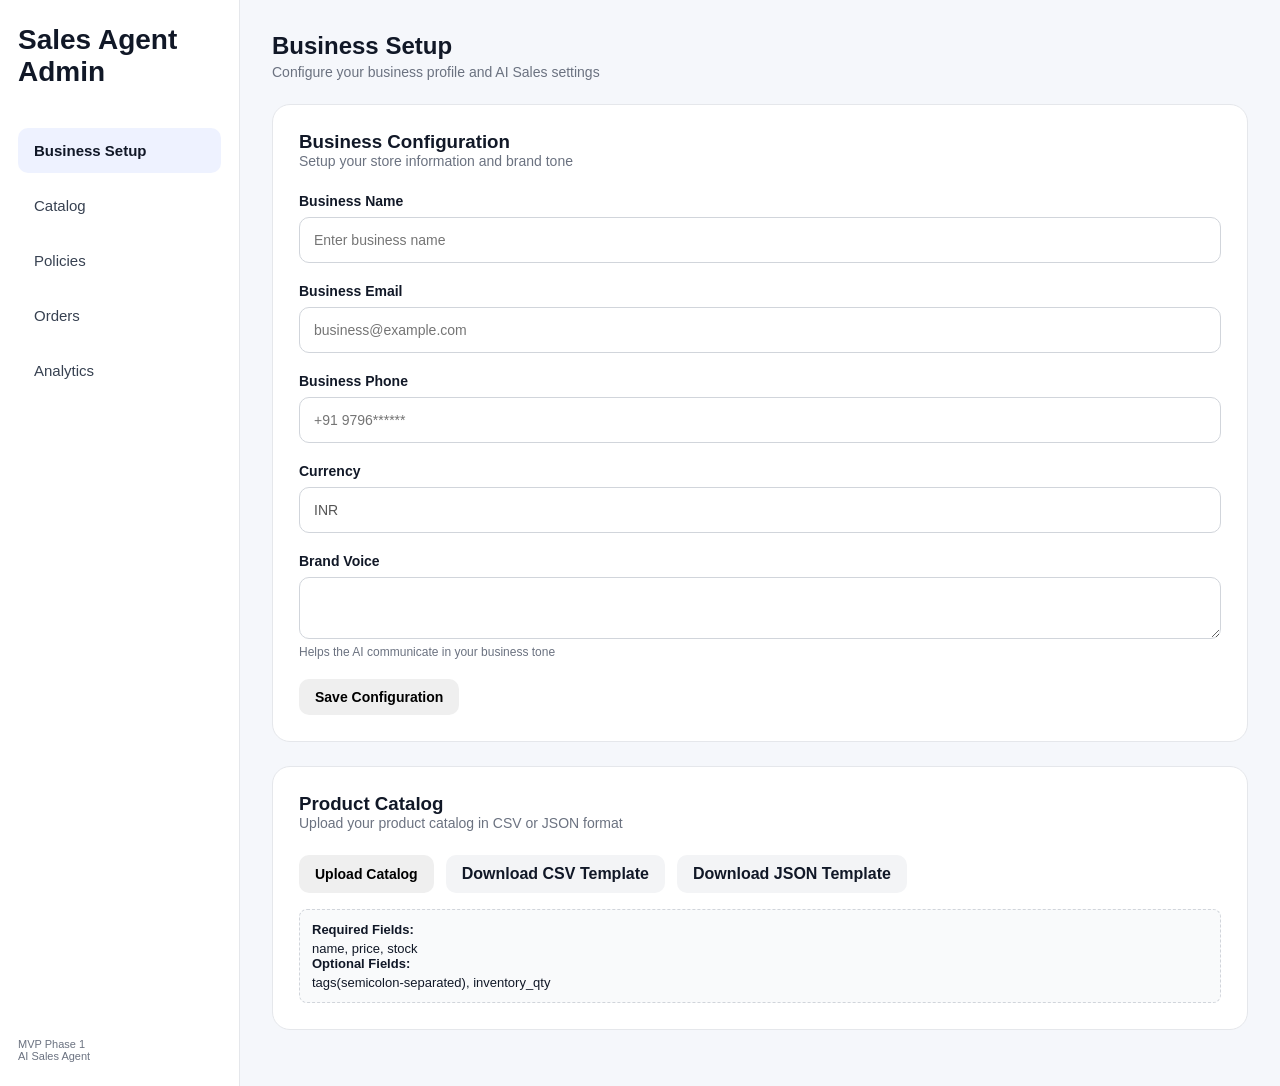
==== Frontend/index.html @ fbd10f8e "Restructure frontend for deployment" ====
<!DOCTYPE html>
<html lang="en">

<head>
    <meta charset="UTF-8">
    <meta name="viewport" content="width=device-width, initial-scale=1.0">

    <title>Business Setup</title>

    <link rel="stylesheet" href="styles/global.css">
    <link rel="stylesheet" href="styles/sidebar.css">
    <link rel="stylesheet" href="styles/cards.css">
    <link rel="stylesheet" href="styles/forms.css">
</head>

<body>

    <div class="app">
        <!-- Sidebar -->
        <aside class="sidebar">
            <h2 class="logo">Sales Agent Admin</h2>
            <nav>
                <a href="index.html" class="nav-item active">
                    Business Setup
                </a>
                <a href="catalog.html" class="nav-item">
                    Catalog
                </a>
                <a href="policies.html" class="nav-item">
                    Policies
                </a>
                <a href="orders.html" class="nav-item">
                    Orders
                </a>
                <a href="analytics.html" class="nav-item">
                    Analytics
                </a>
            </nav>

            <div class="sidebar-footer">
                MVP Phase 1 <br>
                AI Sales Agent
            </div>

        </aside>

        <main class="main">
            <div class="page-header">
                <h1>Business Setup</h1>
                <p>
                    Configure your business profile and AI Sales settings
                </p>
            </div>

            <!-- Business Card -->
            <section class="card">
                <div class="card-header">
                    <h3>Business Configuration</h3>
                    <p>Setup your store information and brand tone</p>
                </div>
                <div class="form-row">
                    <div class="form-group">
                        <label>Business Name</label>
                        <input type="text" id="businessName" placeholder="Enter business name" />
                    </div>
                    <div class="form-group">
                        <label for="businessEmail">Business Email</label>
                        <input type="email" id="businessEmail" name="businessEmail" placeholder="business@example.com">
                    </div>
                    <div class="form-group">
                        <label for="businessPhone">Business Phone</label>
                        <input type="tel" id="businessPhone" name="businessPhone" placeholder="+91 9796******">
                    </div>
                    <div class="form-group">
                        <label>Currency</label>
                        <input type="text" value="INR" disabled />
                    </div>
                </div>
                <div class="form-group">
                    <label for="brandVoice">Brand Voice</label>
                    <textarea id="brandVoice" placeholder="Friendly, premium, professional...">
                    </textarea>
                    <small>
                        Helps the AI communicate in your business tone
                    </small>
                </div>

                <div class="actions">
                    <button id="saveBusinessBtn" class="btn-primary">
                        Save Configuration
                    </button>
                </div>

            </section>

            <!-- Catalog Card -->
            <section class="card">
                <div class="card-header">
                    <h3>Product Catalog</h3>
                    <p>Upload your product catalog in CSV or JSON format</p>
                </div>
                <div class="upload-actions">
                    <button id="uploadCatalogBtn" class="btn-primary">
                        Upload Catalog
                    </button>
                    <input type="file" id="catalogFile" accept=".json" hidden />
                    <a href="templates/product_template.csv" download class="btn-secondary">
                        Download CSV Template
                    </a>
                    <a href="templates/product_template.json" download class="btn-secondary">
                        Download JSON Template
                    </a>
                </div>

                <div class="info-box">
                    <strong>Required Fields:</strong>
                    <p>name, price, stock</p>
                    <strong>Optional Fields:</strong>
                    <p>tags(semicolon-separated), inventory_qty</p>
                </div>
            </section>
        </main>
    </div>
    <script src="js/config.js"></script>
    <script src="js/app.js"></script>
    <script src="js/business.js"></script>
</body>

</html>
---- Frontend/styles/global.css ----
*{
    margin:0;
    padding:0;
    box-sizing:border-box;
}
body{
    font-family:Arial, Helvetica, sans-serif;
    background:#f5f7fb;
    color:#111827;
}
a{
    text-decoration: none;
    color:inherit;
}
button{
    padding: 10px 16px;
    border-radius: 10px;
    border:none;
    cursor:pointer;
    font-size: 14px;
    font-weight:bold;
}
input,
textarea,
select{
    width:100%;
    padding: 10px 12px;
    border-radius: 8px;
    border:1px solid #d1d5db;
    font-size:14px;
    font-family:inherit;
}
.app{
    display:flex;
    min-height:100vh;
}
.main{
    flex:1;
    padding:32px;
}
.page-header{
    margin-bottom: 24px;
}
.page-header h1{
    font-size:24px;
    margin:0;
}
.page-header p{
    margin:4px 0 24px;
    color:#6b7280;
    font-size:14px;
}
.btn-secondary{
    display:inline-block;
    padding:10px 16px;
    border-radius:10px;
    background:#f3f4f6;
    color:#111827;
    font-weight:bold;
    text-decoration:none;
    cursor:pointer;
}

.btn-secondary:hover{
    background:#e5e7eb;
}
---- Frontend/styles/sidebar.css ----
.sidebar{
    width:240px;
    background:white;
    border-right:1px solid #e5e7eb;
    padding:24px 18px;
    display:flex;
    flex-direction:column;
    /* justify-content: space-between; */
}
.sidebar-footer{
    font-size:11px;
    margin-top:auto;
    color:#6b7280;
}
.logo{
    font-size:28px;
    font-weight:700;
    margin-bottom:40px;
}
nav{
    display:flex;
    flex-direction:column;
    gap:10px;
}
.nav-item{
    padding:14px 16px;
    border-radius: 10px;
    transition:0.2s;
    font-size: 15px;
    color:#374151;
}
.nav-item:hover{
    background:#f3f4f6;
}
.nav-item.active{
    background:#eef2ff;
    color:#111827;
    font-weight: 600;
}
---- Frontend/styles/cards.css ----
.card {
    background: white;
    border: 1px solid #e5e7eb;
    border-radius: 18px;
    padding: 26px;
    margin-bottom: 24px;
}

.card-header {
    margin-bottom: 24px;
}

.card-header h2 {
    font-size: 26px;
    margin-bottom: 6px;
}

.card-header p {
    color: #6b7280;
    font-size: 14px;
}

.stat-card {
    background: white;
    border: 1px solid #e5e7eb;
    border-radius: 18px;
    padding: 26px;
    margin-bottom: 24px;
}

.stats-grid {
    display: grid;
    grid-template-columns: repeat(3, 1fr);
    gap: 16px;
    margin-bottom: 24px;
}

.preview-box {
    margin-top: 20px;
    background: #f9fafb;
    border: 1px solid #e5e7eb;
    border-radius: 12px;
    padding: 18px;
}

.preview-box strong {
    display: block;
    margin-bottom: 8px;
}

.preview-box p {
    color: #374151;
    margin-bottom: 4px;
}

.catalog-controls {
    margin-bottom: 20px;
    margin-top: 10px;
}

.empty-state {
    display: flex;
    flex-direction: column;
    justify-content: center;
    align-items: center;
    min-height: 300px;

}

.orders-table {
    overflow-x: auto;
    margin-top: 16px;
}

table {
    width: 100%; 
    border-collapse: collapse;
    font-size: 14px;
}

thead {
    background-color: #f9fafb;
}

th {
    padding: 14px 12px; 
    text-align: left;
    border-bottom: 1px solid #e5e7eb;
    font-weight: 600;
    color: #374151;
}
---- Frontend/styles/forms.css ----
.form-grid {
    display: grid;
    grid-template-columns: 1fr 1fr;
    gap: 20px;
    margin-bottom: 24px;
}

.form-group {
    display: flex;
    flex-direction: column;
    margin-bottom: 20px;
}

.form-group label {
    font-size: 14px;
    font-weight: 600;
    margin-bottom: 8px;
}

.form-group input,
.form-group textarea {
    width: 100%;
    padding: 14px;
    border: 1px solid #d1d5db;
    border-radius: 10px;
    font-size: 14px;
    background: white;
}

.form-group input:focus,
.form-group textarea:focus {
    border-color: #4f46e5;
    outline: none;
}

.form-group small {
    margin-top: 6px;
    color: #6b7280;
    font-size: 12px;
}

.checkbox-section {
    margin-top: 10px;
}

.checkbox-section h3 {
    margin-bottom: 6px;
}

.checkbox-section p {
    color: #6b7280;
    margin-bottom: 18px;
    font-size: 14px;
}

.checkbox-grid {
    display: grid;
    grid-template-columns: 1fr 1fr 1fr;
    gap: 18px;
}

.checkbox-item {
    display: flex;
    align-items: center;
    gap: 10px;
    font-size: 15px;
}

.checkbox-item input {
    width: 18px;
    height: 18px;
}

.page-actions {
    display: flex;
    justify-content: flex-end;
    margin-top: 20px;
}

.primary-btn {
    background: #0f172a;
    color: #ffffff;
    padding: 14px 24px;
    border-radius: 12px;
    font-size: 15px;
    font-weight: 600;
    transition: 0.2s;
}

.primary-btn:hover {
    background-color: #000000;
    opacity: 0.9;
}

.upload-actions {
    display: flex;
    gap: 12px;
    margin-bottom: 16px;
}

.info-box {
    background-color: #f9fafb;
    border: 1px dashed #d1d5db;
    border-radius: 8px;
    padding: 12px;
    font-size: 13px;
}

.info-box strong {
    display: block;
    margin-bottom: 4px;
}
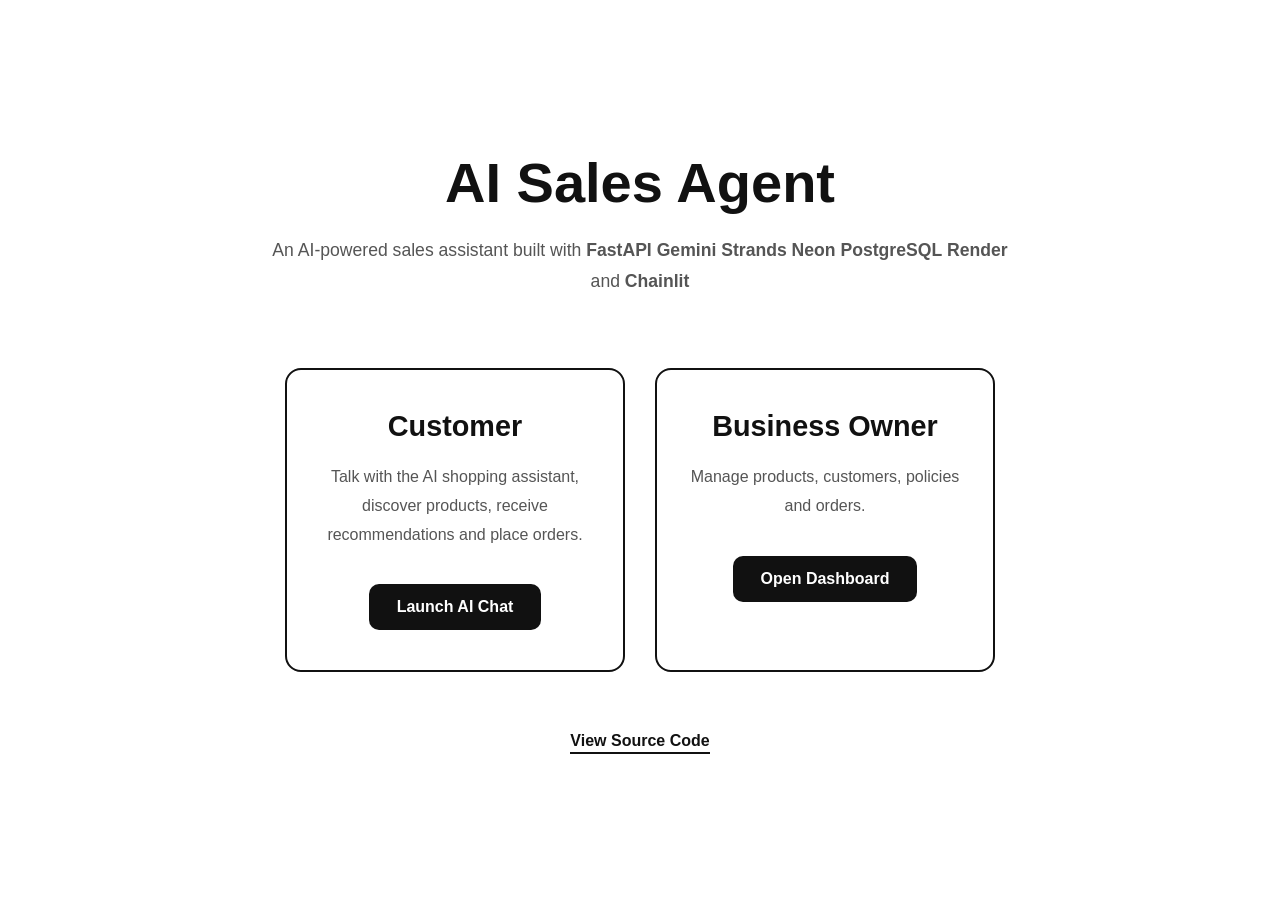
==== commit 8fdc24e8: "made landing page the root index.html" ====
--- a/Frontend/index.html
+++ b/Frontend/index.html
@@ -1,129 +1,62 @@
 <!DOCTYPE html>
 <html lang="en">
-
 <head>
     <meta charset="UTF-8">
     <meta name="viewport" content="width=device-width, initial-scale=1.0">
-
-    <title>Business Setup</title>
-
-    <link rel="stylesheet" href="styles/global.css">
-    <link rel="stylesheet" href="styles/sidebar.css">
-    <link rel="stylesheet" href="styles/cards.css">
-    <link rel="stylesheet" href="styles/forms.css">
+    <title>AI Sales Agent</title>
+    <link rel="stylesheet" href="styles/landing.css">
 </head>
-
 <body>
-
-    <div class="app">
-        <!-- Sidebar -->
-        <aside class="sidebar">
-            <h2 class="logo">Sales Agent Admin</h2>
-            <nav>
-                <a href="index.html" class="nav-item active">
-                    Business Setup
+    <div class="landing-container">
+        <h1>AI Sales Agent</h1>
+        <p class="subtitle">
+            An AI-powered sales assistant built with 
+            <strong>FastAPI</strong>
+            <strong>Gemini</strong>
+            <strong>Strands</strong>
+            <strong>Neon PostgreSQL</strong>
+            <strong>Render</strong>
+            and
+            <strong>Chainlit</strong>
+        </p>
+        <div class="cards">
+            <div class="card">
+                <h2>Customer</h2>
+                <p>
+                    Talk with the AI shopping assistant,
+                    discover products,
+                    receive recommendations
+                    and place orders.
+                </p>
+                <a 
+                  href="customer_login.html"
+                  target="_blank"
+                  >
+                    Launch AI Chat
                 </a>
-                <a href="catalog.html" class="nav-item">
-                    Catalog
+            </div>
+            <div class="card">
+                <h2>Business Owner</h2>
+                <p>
+                    Manage products,
+                    customers,
+                    policies
+                    and orders.
+                </p>
+                <a 
+                  href="admin_login.html">
+                     Open Dashboard
                 </a>
-                <a href="policies.html" class="nav-item">
-                    Policies
-                </a>
-                <a href="orders.html" class="nav-item">
-                    Orders
-                </a>
-                <a href="analytics.html" class="nav-item">
-                    Analytics
-                </a>
-            </nav>
-
-            <div class="sidebar-footer">
-                MVP Phase 1 <br>
-                AI Sales Agent
             </div>
-
-        </aside>
-
-        <main class="main">
-            <div class="page-header">
-                <h1>Business Setup</h1>
-                <p>
-                    Configure your business profile and AI Sales settings
-                </p>
-            </div>
-
-            <!-- Business Card -->
-            <section class="card">
-                <div class="card-header">
-                    <h3>Business Configuration</h3>
-                    <p>Setup your store information and brand tone</p>
-                </div>
-                <div class="form-row">
-                    <div class="form-group">
-                        <label>Business Name</label>
-                        <input type="text" id="businessName" placeholder="Enter business name" />
-                    </div>
-                    <div class="form-group">
-                        <label for="businessEmail">Business Email</label>
-                        <input type="email" id="businessEmail" name="businessEmail" placeholder="business@example.com">
-                    </div>
-                    <div class="form-group">
-                        <label for="businessPhone">Business Phone</label>
-                        <input type="tel" id="businessPhone" name="businessPhone" placeholder="+91 9796******">
-                    </div>
-                    <div class="form-group">
-                        <label>Currency</label>
-                        <input type="text" value="INR" disabled />
-                    </div>
-                </div>
-                <div class="form-group">
-                    <label for="brandVoice">Brand Voice</label>
-                    <textarea id="brandVoice" placeholder="Friendly, premium, professional...">
-                    </textarea>
-                    <small>
-                        Helps the AI communicate in your business tone
-                    </small>
-                </div>
-
-                <div class="actions">
-                    <button id="saveBusinessBtn" class="btn-primary">
-                        Save Configuration
-                    </button>
-                </div>
-
-            </section>
-
-            <!-- Catalog Card -->
-            <section class="card">
-                <div class="card-header">
-                    <h3>Product Catalog</h3>
-                    <p>Upload your product catalog in CSV or JSON format</p>
-                </div>
-                <div class="upload-actions">
-                    <button id="uploadCatalogBtn" class="btn-primary">
-                        Upload Catalog
-                    </button>
-                    <input type="file" id="catalogFile" accept=".json" hidden />
-                    <a href="templates/product_template.csv" download class="btn-secondary">
-                        Download CSV Template
-                    </a>
-                    <a href="templates/product_template.json" download class="btn-secondary">
-                        Download JSON Template
-                    </a>
-                </div>
-
-                <div class="info-box">
-                    <strong>Required Fields:</strong>
-                    <p>name, price, stock</p>
-                    <strong>Optional Fields:</strong>
-                    <p>tags(semicolon-separated), inventory_qty</p>
-                </div>
-            </section>
-        </main>
+        </div>
+        <div class="github">
+            <a 
+              href="https://github.com/Ayush91-prog/LLM-Sales-Agent"
+              target="_blank"
+              >
+                View Source Code
+            </a>
+        </div>
     </div>
-    <script src="js/config.js"></script>
-    <script src="js/app.js"></script>
-    <script src="js/business.js"></script>
 </body>
-
 </html>
--- a/Frontend/styles/landing.css
+++ b/Frontend/styles/landing.css
@@ -0,0 +1,134 @@
+* {
+    margin: 0;
+    padding: 0;
+    box-sizing: border-box;
+}
+
+body {
+    font-family: "Segoe UI", Arial, sans-serif;
+    background: #ffffff;
+    color: #111111;
+    min-height: 100vh;
+
+    display: flex;
+    justify-content: center;
+    align-items: center;
+
+    padding: 40px;
+}
+
+.landing-container {
+    width: 100%;
+    max-width: 1100px;
+    text-align: center;
+}
+
+h1 {
+    font-size: 3.5rem;
+    margin-bottom: 20px;
+    font-weight: 700;
+}
+
+.subtitle {
+    max-width: 750px;
+    margin: auto;
+    margin-bottom: 70px;
+    color: #555;
+    line-height: 1.8;
+    font-size: 1.1rem;
+}
+
+.cards {
+    display: flex;
+    justify-content: center;
+    gap: 30px;
+    flex-wrap: wrap;
+}
+
+.card {
+    width: 340px;
+    background: #ffffff;
+    border: 2px solid #111;
+    border-radius: 16px;
+    padding: 40px 30px;
+    transition: 0.3s ease;
+}
+
+.card:hover {
+    background: #111;
+    color: white;
+    transform: translateY(-8px);
+}
+
+.card:hover p {
+    color: #dddddd;
+}
+
+.card:hover a {
+    background: white;
+    color: black;
+}
+
+.card h2 {
+    margin-bottom: 20px;
+    font-size: 1.8rem;
+}
+
+.card p {
+    color: #555;
+    line-height: 1.8;
+    margin-bottom: 35px;
+    transition: .3s;
+}
+
+.card a {
+    display: inline-block;
+    text-decoration: none;
+    background: #111;
+    color: white;
+    padding: 14px 28px;
+    border-radius: 10px;
+    font-weight: 600;
+    transition: .3s;
+}
+
+.card a:hover {
+    transform: scale(1.05);
+}
+
+.github {
+    margin-top: 60px;
+}
+
+.github a {
+    color: #111;
+    text-decoration: none;
+    font-weight: 600;
+    border-bottom: 2px solid #111;
+    padding-bottom: 3px;
+}
+
+.github a:hover {
+    opacity: .7;
+}
+
+@media (max-width:768px) {
+
+    h1 {
+        font-size: 2.6rem;
+    }
+
+    .subtitle {
+        font-size: 1rem;
+    }
+
+    .cards {
+        flex-direction: column;
+        align-items: center;
+    }
+
+    .card {
+        width: 100%;
+        max-width: 380px;
+    }
+}
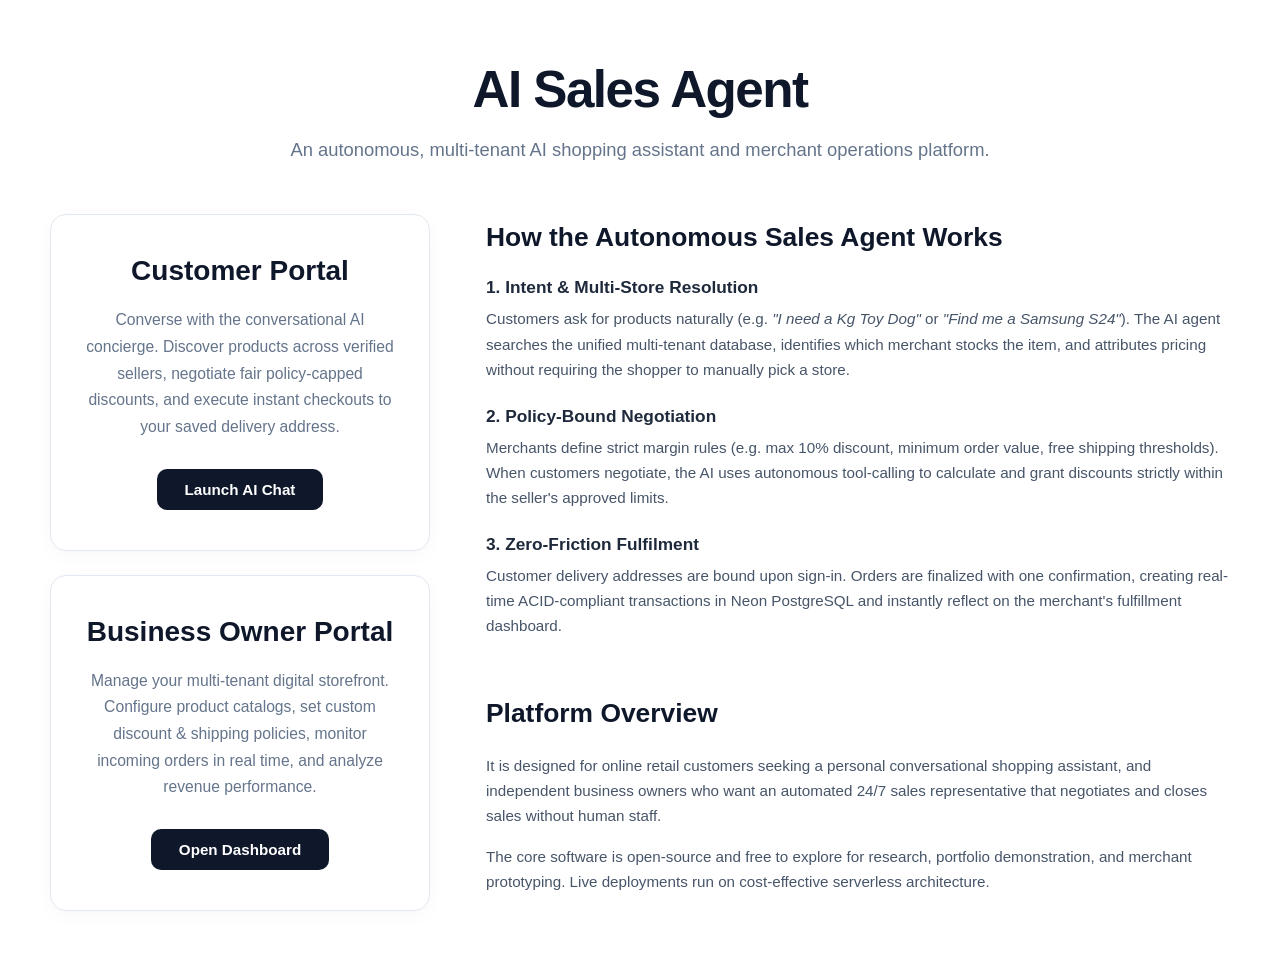
==== commit 00305a4e: "Update landing page styles and index" ====
--- a/Frontend/index.html
+++ b/Frontend/index.html
@@ -4,59 +4,100 @@
     <meta charset="UTF-8">
     <meta name="viewport" content="width=device-width, initial-scale=1.0">
     <title>AI Sales Agent</title>
+    <meta name="description" content="An autonomous, multi-tenant AI shopping assistant and merchant operations platform.">
     <link rel="stylesheet" href="styles/landing.css">
+
+    <script type="application/ld+json">
+    {
+      "@context": "https://schema.org",
+      "@type": "SoftwareApplication",
+      "name": "AI Sales Agent Marketplace",
+      "applicationCategory": "BusinessApplication",
+      "operatingSystem": "All modern web browsers",
+      "description": "An autonomous, multi-tenant AI shopping assistant and merchant operations platform.",
+      "url": "https://ai-sales-marketplace-portal.onrender.com",
+      "author": {
+        "@type": "Person",
+        "name": "Ayush Sandal"
+      },
+      "offers": {
+        "@type": "Offer",
+        "price": "0",
+        "priceCurrency": "USD"
+      }
+    }
+    </script>
 </head>
 <body>
     <div class="landing-container">
-        <h1>AI Sales Agent</h1>
-        <p class="subtitle">
-            An AI-powered sales assistant built with 
-            <strong>FastAPI</strong>
-            <strong>Gemini</strong>
-            <strong>Strands</strong>
-            <strong>Neon PostgreSQL</strong>
-            <strong>Render</strong>
-            and
-            <strong>Chainlit</strong>
-        </p>
-        <div class="cards">
-            <div class="card">
-                <h2>Customer</h2>
-                <p>
-                    Talk with the AI shopping assistant,
-                    discover products,
-                    receive recommendations
-                    and place orders.
-                </p>
-                <a 
-                  href="customer_login.html"
-                  target="_blank"
-                  >
-                    Launch AI Chat
-                </a>
-            </div>
-            <div class="card">
-                <h2>Business Owner</h2>
-                <p>
-                    Manage products,
-                    customers,
-                    policies
-                    and orders.
-                </p>
-                <a 
-                  href="admin_login.html">
-                     Open Dashboard
-                </a>
-            </div>
-        </div>
-        <div class="github">
-            <a 
-              href="https://github.com/Ayush91-prog/LLM-Sales-Agent"
-              target="_blank"
-              >
-                View Source Code
-            </a>
-        </div>
+        <header class="header-section">
+            <h1>AI Sales Agent</h1>
+            <p class="subtitle">An autonomous, multi-tenant AI shopping assistant and merchant operations platform.</p>
+        </header>
+
+        <main class="main-layout">
+            <section class="portals-col" aria-label="Portal Entry Points">
+                <article class="portal-card">
+                    <h2>Customer Portal</h2>
+                    <p>
+                        Converse with the conversational AI concierge. Discover products across verified sellers, 
+                        negotiate fair policy-capped discounts, and execute instant checkouts to your saved delivery address.
+                    </p>
+                    <a href="customer_login.html" class="portal-btn">Launch AI Chat</a>
+                </article>
+
+                <article class="portal-card">
+                    <h2>Business Owner Portal</h2>
+                    <p>
+                        Manage your multi-tenant digital storefront. Configure product catalogs, set custom discount & shipping 
+                        policies, monitor incoming orders in real time, and analyze revenue performance.
+                    </p>
+                    <a href="admin_login.html" class="portal-btn">Open Dashboard</a>
+                </article>
+            </section>
+
+            <section class="content-col" aria-label="Platform Details">
+                <div class="info-block">
+                    <h2>How the Autonomous Sales Agent Works</h2>
+                    
+                    <div class="feature-item">
+                        <h3>1. Intent & Multi-Store Resolution</h3>
+                        <p>
+                            Customers ask for products naturally (e.g. <em>"I need a Kg Toy Dog"</em> or <em>"Find me a Samsung S24"</em>). 
+                            The AI agent searches the unified multi-tenant database, identifies which merchant stocks the item, and attributes pricing without requiring the shopper to manually pick a store.
+                        </p>
+                    </div>
+
+                    <div class="feature-item">
+                        <h3>2. Policy-Bound Negotiation</h3>
+                        <p>
+                            Merchants define strict margin rules (e.g. max 10% discount, minimum order value, free shipping thresholds). 
+                            When customers negotiate, the AI uses autonomous tool-calling to calculate and grant discounts strictly within the seller's approved limits.
+                        </p>
+                    </div>
+
+                    <div class="feature-item">
+                        <h3>3. Zero-Friction Fulfilment</h3>
+                        <p>
+                            Customer delivery addresses are bound upon sign-in. Orders are finalized with one confirmation, creating real-time 
+                            ACID-compliant transactions in Neon PostgreSQL and instantly reflect on the merchant's fulfillment dashboard.
+                        </p>
+                    </div>
+                </div>
+
+                <div class="info-block">
+                    <h2>Platform Overview</h2>
+                    <p class="overview-text">
+                        It is designed for online retail customers seeking a personal conversational shopping assistant, 
+                        and independent business owners who want an automated 24/7 sales representative that negotiates and closes sales without human staff.
+                    </p>
+                    <p class="overview-text">
+                        The core software is open-source and free to explore for research, portfolio demonstration, and merchant prototyping. 
+                        Live deployments run on cost-effective serverless architecture.
+                    </p>
+                </div>
+            </section>
+        </main>
     </div>
 </body>
 </html>
--- a/Frontend/styles/landing.css
+++ b/Frontend/styles/landing.css
@@ -5,130 +5,151 @@
 }
 
 body {
-    font-family: "Segoe UI", Arial, sans-serif;
+    font-family: -apple-system, BlinkMacSystemFont, "Segoe UI", Roboto, Helvetica, Arial, sans-serif;
     background: #ffffff;
-    color: #111111;
+    color: #111827;
     min-height: 100vh;
-
     display: flex;
     justify-content: center;
-    align-items: center;
-
-    padding: 40px;
+    padding: 60px 24px;
 }
 
 .landing-container {
     width: 100%;
-    max-width: 1100px;
-    text-align: center;
+    max-width: 1180px;
 }
 
-h1 {
-    font-size: 3.5rem;
-    margin-bottom: 20px;
-    font-weight: 700;
+.header-section {
+    text-align: center;
+    margin-bottom: 50px;
 }
 
-.subtitle {
-    max-width: 750px;
-    margin: auto;
-    margin-bottom: 70px;
-    color: #555;
-    line-height: 1.8;
-    font-size: 1.1rem;
+.header-section h1 {
+    font-size: 3.2rem;
+    font-weight: 800;
+    color: #0f172a;
+    letter-spacing: -0.03em;
+    margin-bottom: 16px;
 }
 
-.cards {
-    display: flex;
-    justify-content: center;
-    gap: 30px;
-    flex-wrap: wrap;
+.header-section .subtitle {
+    font-size: 1.15rem;
+    color: #64748b;
+    max-width: 800px;
+    margin: 0 auto;
+    line-height: 1.6;
 }
 
-.card {
-    width: 340px;
-    background: #ffffff;
-    border: 2px solid #111;
-    border-radius: 16px;
-    padding: 40px 30px;
-    transition: 0.3s ease;
+.main-layout {
+    display: grid;
+    grid-template-columns: 380px 1fr;
+    gap: 56px;
+    align-items: start;
 }
 
-.card:hover {
-    background: #111;
-    color: white;
-    transform: translateY(-8px);
+.portals-col {
+    display: flex;
+    flex-direction: column;
+    gap: 24px;
 }
 
-.card:hover p {
-    color: #dddddd;
+.portal-card {
+    background: #ffffff;
+    border: 1.5px solid #e2e8f0;
+    border-radius: 16px;
+    padding: 40px 32px;
+    text-align: center;
+    box-shadow: 0 4px 20px -2px rgba(0, 0, 0, 0.04);
+    transition: transform 0.2s ease, box-shadow 0.2s ease;
 }
 
-.card:hover a {
-    background: white;
-    color: black;
+.portal-card:hover {
+    transform: translateY(-4px);
+    box-shadow: 0 12px 28px -4px rgba(0, 0, 0, 0.08);
 }
 
-.card h2 {
+.portal-card h2 {
+    font-size: 1.75rem;
+    font-weight: 700;
+    color: #0f172a;
     margin-bottom: 20px;
-    font-size: 1.8rem;
 }
 
-.card p {
-    color: #555;
-    line-height: 1.8;
-    margin-bottom: 35px;
-    transition: .3s;
+.portal-card p {
+    color: #64748b;
+    font-size: 0.98rem;
+    line-height: 1.7;
+    margin-bottom: 28px;
 }
 
-.card a {
+.portal-btn {
     display: inline-block;
+    background: #0f172a;
+    color: #ffffff;
     text-decoration: none;
-    background: #111;
-    color: white;
-    padding: 14px 28px;
+    font-size: 0.95rem;
+    font-weight: 600;
+    padding: 12px 28px;
     border-radius: 10px;
-    font-weight: 600;
-    transition: .3s;
+    transition: background 0.2s ease;
 }
 
-.card a:hover {
-    transform: scale(1.05);
+.portal-btn:hover {
+    background: #1e293b;
 }
 
-.github {
-    margin-top: 60px;
+/* Right Column: Explanatory Content */
+.content-col {
+    display: flex;
+    flex-direction: column;
+    gap: 36px;
+    padding-top: 8px;
 }
 
-.github a {
-    color: #111;
-    text-decoration: none;
-    font-weight: 600;
-    border-bottom: 2px solid #111;
-    padding-bottom: 3px;
+.info-block h2 {
+    font-size: 1.65rem;
+    font-weight: 700;
+    color: #0f172a;
+    margin-bottom: 24px;
 }
 
-.github a:hover {
-    opacity: .7;
+.feature-item {
+    margin-bottom: 24px;
 }
 
-@media (max-width:768px) {
+.feature-item h3 {
+    font-size: 1.08rem;
+    font-weight: 600;
+    color: #1e293b;
+    margin-bottom: 8px;
+}
 
-    h1 {
-        font-size: 2.6rem;
+.feature-item p {
+    color: #475569;
+    font-size: 0.95rem;
+    line-height: 1.65;
+}
+
+.overview-text {
+    color: #475569;
+    font-size: 0.95rem;
+    line-height: 1.65;
+    margin-bottom: 16px;
+}
+
+@media (max-width: 900px) {
+    .main-layout {
+        grid-template-columns: 1fr;
+        gap: 40px;
     }
 
-    .subtitle {
-        font-size: 1rem;
+    .header-section h1 {
+        font-size: 2.5rem;
     }
 
-    .cards {
-        flex-direction: column;
-        align-items: center;
+    .portals-col {
+        max-width: 480px;
+        margin: 0 auto;
+        width: 100%;
     }
-
-    .card {
-        width: 100%;
-        max-width: 380px;
-    }
-}+}
